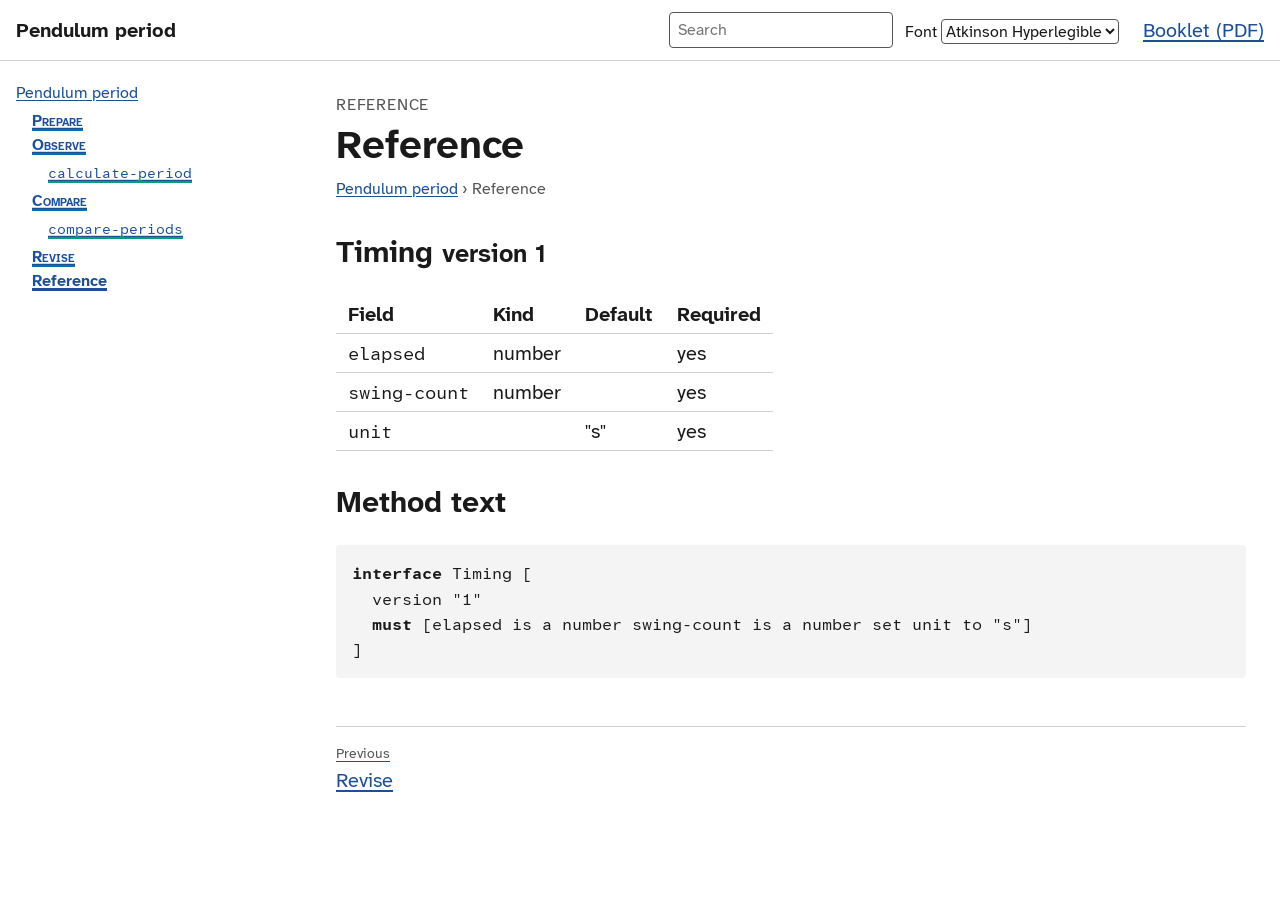
==== reference.html @ 4f346023 "Publish documentation for ba343b47" ====
<!doctype html>
<html lang="en"><head><meta charset="utf-8"><meta name="viewport" content="width=device-width, initial-scale=1"><title>Reference – Pendulum period</title><link rel="icon" href="assets/favicon.svg" type="image/svg+xml"><link rel="stylesheet" href="assets/site.css"><script defer="" src="assets/search-index.js"></script><script defer="" src="assets/site.js"></script></head><body data-root=""><a class="skip" href="#main">Skip to content</a><header class="site-header"><a class="site-title" href="index.html">Pendulum period</a><div class="tools"></div><a class="booklet-link" href="booklet.pdf">Booklet (PDF)</a></header><div class="layout"><nav class="outline" aria-label="Method outline"><ul><li><a href="index.html">Pendulum period</a><ul><li><a href="stages/prepare.html" class="cat-stage">Prepare</a></li><li><a href="stages/observe.html" class="cat-stage">Observe</a><ul><li><a href="procedures/calculate-period.html" class="cat-procedure"><code>calculate-period</code></a></li></ul></li><li><a href="stages/compare.html" class="cat-stage">Compare</a><ul><li><a href="procedures/compare-periods.html" class="cat-procedure"><code>compare-periods</code></a></li></ul></li><li><a href="stages/revise.html" class="cat-stage">Revise</a></li><li><a href="reference.html" aria-current="page">Reference</a></li></ul></li></ul></nav><main id="main"><p class="kind">Reference</p><h1>Reference</h1><nav class="breadcrumbs" aria-label="Breadcrumbs"><ol><li><a href="index.html">Pendulum period</a></li><li aria-current="page">Reference</li></ol></nav><section id="record-timing"><h2><span class="cat-record">Timing</span> <small>version 1</small></h2><table><thead><tr><th>Field</th><th>Kind</th><th>Default</th><th>Required</th></tr></thead><tbody><tr><td><code>elapsed</code></td><td>number</td><td></td><td>yes</td></tr><tr><td><code>swing-count</code></td><td>number</td><td></td><td>yes</td></tr><tr><td><code>unit</code></td><td></td><td>&quot;s&quot;</td><td>yes</td></tr></tbody></table><section class="verbose" aria-label="Method text"><h2>Method text</h2><pre><code><span class="code-keyword">interface</span> Timing [
  version &quot;1&quot;
  <span class="code-keyword">must</span> [elapsed is a number swing-count is a number set unit to &quot;s&quot;]
]</code></pre></section></section><nav class="sequence" aria-label="Reading order"><a href="stages/revise.html" rel="prev"><span class="direction">Previous</span>Revise</a></nav></main></div></body></html>
---- assets/site.css ----
:root {
  --font-text: "Atkinson Hyperlegible Next", "Atkinson Hyperlegible Next", system-ui, sans-serif;
  --font-code: "Atkinson Hyperlegible Mono", "Atkinson Hyperlegible Mono", ui-monospace, monospace;
  --background: #ffffff;
  --muted: #555555;
  --text: #1a1a1a;
  --link: #1d4f91;
  --code-background: #f4f4f4;
  --border: #d0d0d0;
  --cat-stage: #0072B2;
  --cat-performer: #E69F00;
  --cat-procedure: #009E73;
  --cat-uncertainty: #D55E00;
}
@media (prefers-color-scheme: dark) {
:root {
  --background: #121212;
  --muted: #b0b0b0;
  --text: #ececec;
  --link: #8ab4f8;
  --code-background: #1e1e1e;
  --border: #3a3a3a;
  --cat-stage: #56B4E9;
  --cat-performer: #E69F00;
  --cat-procedure: #009E73;
  --cat-uncertainty: #D55E00;
}
}
/* Standard style of the ScienceLogo Documenter website.
   Colours and fonts come from the variables set above this rule set. */

@font-face { font-family: "Atkinson Hyperlegible Next"; src: url("../fonts/atkinson-hyperlegible-next/AtkinsonHyperlegibleNext-Regular.ttf"); font-weight: 400; font-style: normal; font-display: swap; }
@font-face { font-family: "Atkinson Hyperlegible Next"; src: url("../fonts/atkinson-hyperlegible-next/AtkinsonHyperlegibleNext-Italic.ttf"); font-weight: 400; font-style: italic; font-display: swap; }
@font-face { font-family: "Atkinson Hyperlegible Next"; src: url("../fonts/atkinson-hyperlegible-next/AtkinsonHyperlegibleNext-Bold.ttf"); font-weight: 700; font-style: normal; font-display: swap; }
@font-face { font-family: "Atkinson Hyperlegible Next"; src: url("../fonts/atkinson-hyperlegible-next/AtkinsonHyperlegibleNext-BoldItalic.ttf"); font-weight: 700; font-style: italic; font-display: swap; }
@font-face { font-family: "Atkinson Hyperlegible Mono"; src: url("../fonts/atkinson-hyperlegible-mono/AtkinsonHyperlegibleMono-Regular.ttf"); font-weight: 400; font-style: normal; font-display: swap; }
@font-face { font-family: "Atkinson Hyperlegible Mono"; src: url("../fonts/atkinson-hyperlegible-mono/AtkinsonHyperlegibleMono-Italic.ttf"); font-weight: 400; font-style: italic; font-display: swap; }
@font-face { font-family: "Atkinson Hyperlegible Mono"; src: url("../fonts/atkinson-hyperlegible-mono/AtkinsonHyperlegibleMono-Bold.ttf"); font-weight: 700; font-style: normal; font-display: swap; }
@font-face { font-family: "IBM Plex Serif"; src: url("../fonts/ibm-plex-serif/IBMPlexSerif-Regular.woff2") format("woff2"); font-weight: 400; font-style: normal; font-display: swap; }
@font-face { font-family: "IBM Plex Serif"; src: url("../fonts/ibm-plex-serif/IBMPlexSerif-Italic.woff2") format("woff2"); font-weight: 400; font-style: italic; font-display: swap; }
@font-face { font-family: "IBM Plex Serif"; src: url("../fonts/ibm-plex-serif/IBMPlexSerif-Bold.woff2") format("woff2"); font-weight: 700; font-style: normal; font-display: swap; }
@font-face { font-family: "IBM Plex Serif"; src: url("../fonts/ibm-plex-serif/IBMPlexSerif-BoldItalic.woff2") format("woff2"); font-weight: 700; font-style: italic; font-display: swap; }
@font-face { font-family: "IBM Plex Sans"; src: url("../fonts/ibm-plex-sans/IBMPlexSans-Regular.woff2") format("woff2"); font-weight: 400; font-style: normal; font-display: swap; }
@font-face { font-family: "IBM Plex Sans"; src: url("../fonts/ibm-plex-sans/IBMPlexSans-Italic.woff2") format("woff2"); font-weight: 400; font-style: italic; font-display: swap; }
@font-face { font-family: "IBM Plex Sans"; src: url("../fonts/ibm-plex-sans/IBMPlexSans-Bold.woff2") format("woff2"); font-weight: 700; font-style: normal; font-display: swap; }
@font-face { font-family: "IBM Plex Sans"; src: url("../fonts/ibm-plex-sans/IBMPlexSans-BoldItalic.woff2") format("woff2"); font-weight: 700; font-style: italic; font-display: swap; }

html[data-font="plex-serif"] { --font-text: "IBM Plex Serif", Georgia, serif; }
html[data-font="plex-sans"] { --font-text: "IBM Plex Sans", system-ui, sans-serif; }

*, *::before, *::after { box-sizing: border-box; }

html { font-size: 100%; }

body {
  margin: 0;
  background: var(--background);
  color: var(--text);
  font-family: var(--font-text);
  font-size: 1.25rem;
  line-height: 1.5;
}

code, pre { font-family: var(--font-code); font-size: 0.9em; }

a { color: var(--link); text-decoration: underline; text-underline-offset: 0.15em; }
a:focus-visible, select:focus-visible, input:focus-visible { outline: 3px solid var(--link); outline-offset: 2px; }

.skip { position: absolute; left: -999px; }
.skip:focus { left: 1rem; top: 1rem; background: var(--background); padding: 0.5rem; z-index: 10; }

/* Header */
.site-header {
  display: flex; flex-wrap: wrap; align-items: center; gap: 0.75rem 1.5rem;
  padding: 0.75rem 1rem; border-bottom: 1px solid var(--border);
}
.site-title { font-weight: 700; color: var(--text); text-decoration: none; display: flex; align-items: center; gap: 0.5rem; }
.site-title img { max-height: 2.5rem; width: auto; }
.tools { display: flex; flex-wrap: wrap; gap: 0.75rem; align-items: center; flex: 1 1 auto; justify-content: flex-end; }
.booklet-link { white-space: nowrap; }

/* Layout */
.layout { display: grid; grid-template-columns: minmax(12rem, 18rem) minmax(0, 1fr); gap: 2rem; padding: 1rem; }
main { max-width: 70ch; min-width: 0; }
@media (max-width: 52rem) {
  .layout { grid-template-columns: minmax(0, 1fr); }
  .outline { order: 2; border-top: 1px solid var(--border); padding-top: 1rem; }
}

/* Outline */
.outline { font-size: 1rem; }
.outline ul { list-style: none; padding-left: 1rem; margin: 0.25rem 0; }
.outline > ul { padding-left: 0; }
.outline a[aria-current="page"] { font-weight: 700; text-decoration-thickness: 3px; }
@media (min-width: 52rem) { .outline { position: sticky; top: 1rem; align-self: start; max-height: calc(100vh - 2rem); overflow: auto; } }

/* Page */
.kind { margin: 1rem 0 0; color: var(--muted); font-size: 1rem; text-transform: uppercase; letter-spacing: 0.05em; }
h1 { margin: 0.25rem 0 0.5rem; line-height: 1.2; }
h2 { margin-top: 2rem; line-height: 1.25; }
.breadcrumbs ol { list-style: none; padding: 0; margin: 0 0 1.5rem; display: flex; flex-wrap: wrap; gap: 0.25rem; font-size: 1rem; color: var(--muted); }
.breadcrumbs li + li::before { content: "›"; margin-right: 0.25rem; }
.about { font-size: 1.1em; }
.missing-about { color: var(--muted); font-style: italic; }

.facts dl, dl.performers { display: grid; grid-template-columns: max-content minmax(0, 1fr); gap: 0.5rem 1rem; }
.facts dt, dl.performers dt { font-weight: 700; }
.facts dd, dl.performers dd { margin: 0; }
.facts ol, .facts ul { margin: 0; padding-left: 1.25rem; }
dl.record { margin: 0; padding-left: 0.75rem; border-left: 2px solid var(--border); display: grid; grid-template-columns: max-content minmax(0, 1fr); gap: 0 0.75rem; }
dl.record dt { font-weight: 400; color: var(--muted); }
dl.record dd { margin: 0; }

.value { font-variant-numeric: tabular-nums; }
.unit { font-style: normal; }
.unknown { color: var(--muted); font-style: italic; }

pre { background: var(--code-background); padding: 1rem; overflow-x: auto; border-radius: 4px; line-height: 1.4; }
.procedure-summary, .procedure-block { border-left: 4px solid var(--cat-procedure); padding-left: 1rem; margin: 1.5rem 0; }
table { border-collapse: collapse; }
th, td { text-align: left; padding: 0.25rem 0.75rem; border-bottom: 1px solid var(--border); }

/* Categories: the type style carries the meaning; colour is a second cue. */
.cat-stage { font-weight: 700; font-variant: small-caps; box-shadow: inset 0 -0.2em 0 var(--cat-stage); }
.cat-performer { font-style: italic; box-shadow: inset 0 -0.2em 0 var(--cat-performer); }
.cat-procedure, code.cat-procedure { font-family: var(--font-code); box-shadow: inset 0 -0.2em 0 var(--cat-procedure); }
.cat-record { font-weight: 700; }
.cat-uncertainty { text-decoration: underline dotted var(--cat-uncertainty) 2px; text-underline-offset: 0.2em; }
pre .cat-stage, pre .cat-performer, pre .cat-procedure { font-variant: normal; }

/* Structure of the method text: structure words in bold, inputs with a
   dashed underline, outputs in italics with a solid underline. */
pre .code-keyword { font-weight: 700; }
pre .code-input { text-decoration: underline dashed 1px; text-underline-offset: 0.2em; }
pre .code-output { font-style: italic; text-decoration: underline solid 1px; text-underline-offset: 0.2em; }

/* The language note on the overview page */
.language-note { display: flex; align-items: center; gap: 0.75rem; margin: 0; font-size: 1rem; color: var(--muted); }
.language-note img { height: 2.25rem; width: auto; }
@media (prefers-color-scheme: dark) { .language-note img { background: #ffffff; border-radius: 4px; padding: 2px; } }

/* Reading order */
.sequence { display: flex; justify-content: space-between; gap: 1rem; margin: 3rem 0 2rem; padding-top: 1rem; border-top: 1px solid var(--border); }
.sequence > a { display: flex; flex-direction: column; }
.sequence .next { margin-left: auto; text-align: right; }
.direction { font-size: 0.9rem; color: var(--muted); }

/* Search, font switch and previews (added by site.js) */
.search { position: relative; }
.search input { font: inherit; font-size: 1rem; padding: 0.3rem 0.5rem; width: 14rem; max-width: 100%; color: var(--text); background: var(--background); border: 1px solid var(--muted); border-radius: 4px; }
.search-results { position: absolute; right: 0; top: 100%; z-index: 20; width: min(28rem, 90vw); max-height: 70vh; overflow: auto; margin: 0.25rem 0 0; padding: 0.5rem; list-style: none; background: var(--background); border: 1px solid var(--border); border-radius: 4px; font-size: 1rem; }
.search-results:empty { display: none; }
.search-results li { padding: 0.25rem 0; }
.search-results small { color: var(--muted); display: block; }
.font-switch select { font: inherit; font-size: 1rem; color: var(--text); background: var(--background); border: 1px solid var(--muted); border-radius: 4px; }
.font-switch label { font-size: 1rem; margin-right: 0.25rem; }
.preview { position: absolute; z-index: 30; max-width: 24rem; padding: 0.5rem 0.75rem; background: var(--background); color: var(--text); border: 1px solid var(--muted); border-radius: 4px; font-size: 1rem; box-shadow: 0 2px 8px rgba(0, 0, 0, 0.2); }
.visually-hidden { position: absolute; width: 1px; height: 1px; overflow: hidden; clip: rect(0 0 0 0); white-space: nowrap; }

@media print {
  .outline, .tools, .sequence, .skip { display: none; }
  .layout { display: block; }
}
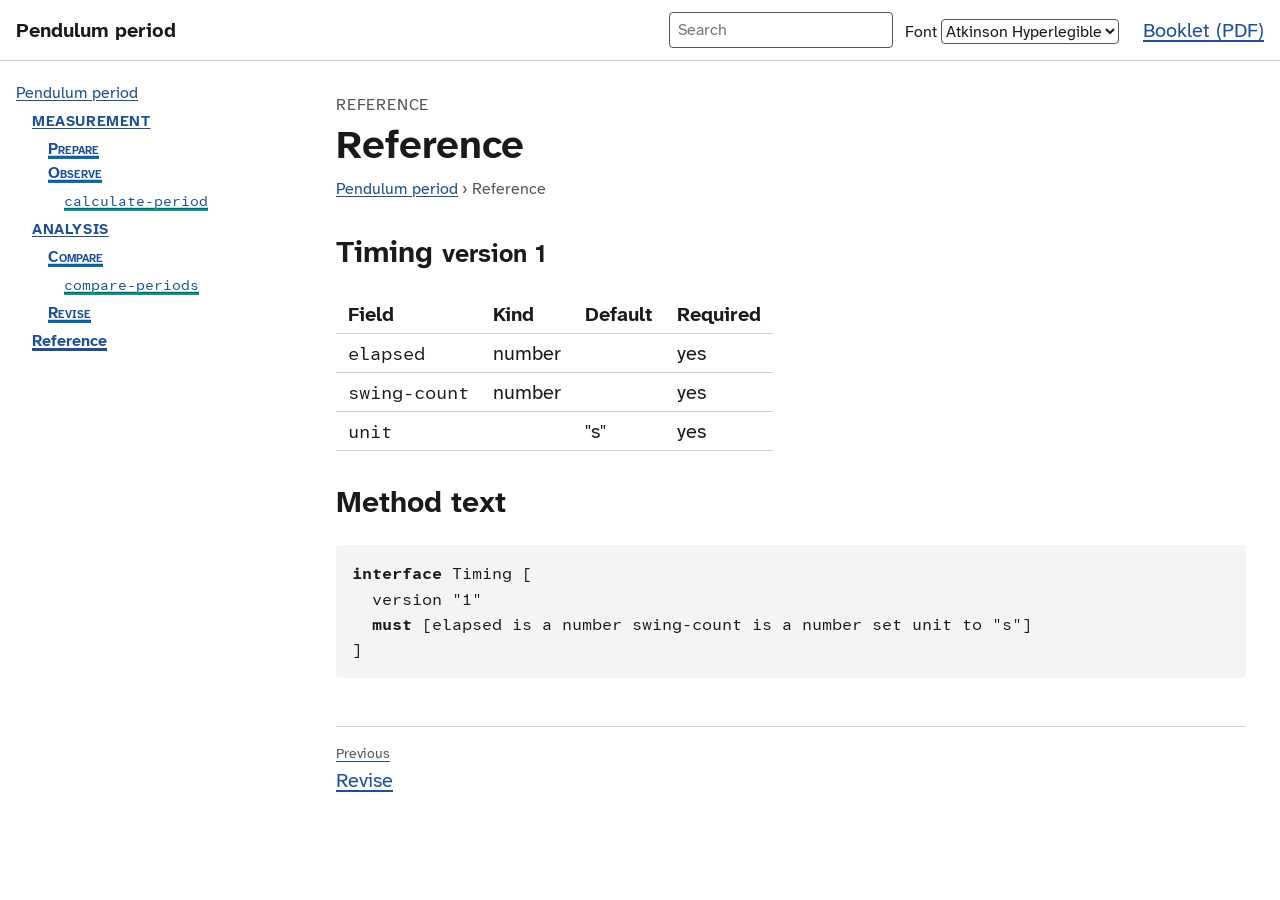
==== commit 468a5134: "Publish documentation for 7cf1f99a" ====
--- a/reference.html
+++ b/reference.html
@@ -1,5 +1,5 @@
 <!doctype html>
-<html lang="en"><head><meta charset="utf-8"><meta name="viewport" content="width=device-width, initial-scale=1"><title>Reference – Pendulum period</title><link rel="icon" href="assets/favicon.svg" type="image/svg+xml"><link rel="stylesheet" href="assets/site.css"><script defer="" src="assets/search-index.js"></script><script defer="" src="assets/site.js"></script></head><body data-root=""><a class="skip" href="#main">Skip to content</a><header class="site-header"><a class="site-title" href="index.html">Pendulum period</a><div class="tools"></div><a class="booklet-link" href="booklet.pdf">Booklet (PDF)</a></header><div class="layout"><nav class="outline" aria-label="Method outline"><ul><li><a href="index.html">Pendulum period</a><ul><li><a href="stages/prepare.html" class="cat-stage">Prepare</a></li><li><a href="stages/observe.html" class="cat-stage">Observe</a><ul><li><a href="procedures/calculate-period.html" class="cat-procedure"><code>calculate-period</code></a></li></ul></li><li><a href="stages/compare.html" class="cat-stage">Compare</a><ul><li><a href="procedures/compare-periods.html" class="cat-procedure"><code>compare-periods</code></a></li></ul></li><li><a href="stages/revise.html" class="cat-stage">Revise</a></li><li><a href="reference.html" aria-current="page">Reference</a></li></ul></li></ul></nav><main id="main"><p class="kind">Reference</p><h1>Reference</h1><nav class="breadcrumbs" aria-label="Breadcrumbs"><ol><li><a href="index.html">Pendulum period</a></li><li aria-current="page">Reference</li></ol></nav><section id="record-timing"><h2><span class="cat-record">Timing</span> <small>version 1</small></h2><table><thead><tr><th>Field</th><th>Kind</th><th>Default</th><th>Required</th></tr></thead><tbody><tr><td><code>elapsed</code></td><td>number</td><td></td><td>yes</td></tr><tr><td><code>swing-count</code></td><td>number</td><td></td><td>yes</td></tr><tr><td><code>unit</code></td><td></td><td>&quot;s&quot;</td><td>yes</td></tr></tbody></table><section class="verbose" aria-label="Method text"><h2>Method text</h2><pre><code><span class="code-keyword">interface</span> Timing [
+<html lang="en"><head><meta charset="utf-8"><meta name="viewport" content="width=device-width, initial-scale=1"><title>Reference – Pendulum period</title><link rel="icon" href="assets/favicon.svg" type="image/svg+xml"><link rel="stylesheet" href="assets/site.css"><script defer="" src="assets/search-index.js"></script><script defer="" src="assets/site.js"></script></head><body data-root=""><a class="skip" href="#main">Skip to content</a><header class="site-header"><a class="site-title" href="index.html">Pendulum period</a><div class="tools"></div><a class="booklet-link" href="booklet.pdf">Booklet (PDF)</a></header><div class="layout"><nav class="outline" aria-label="Method outline"><ul><li><a href="index.html">Pendulum period</a><ul><li><a href="phases/measurement.html" class="cat-phase">Measurement</a><ul><li><a href="stages/prepare.html" class="cat-stage">Prepare</a></li><li><a href="stages/observe.html" class="cat-stage">Observe</a><ul><li><a href="procedures/calculate-period.html" class="cat-procedure"><code>calculate-period</code></a></li></ul></li></ul></li><li><a href="phases/analysis.html" class="cat-phase">Analysis</a><ul><li><a href="stages/compare.html" class="cat-stage">Compare</a><ul><li><a href="procedures/compare-periods.html" class="cat-procedure"><code>compare-periods</code></a></li></ul></li><li><a href="stages/revise.html" class="cat-stage">Revise</a></li></ul></li><li><a href="reference.html" aria-current="page">Reference</a></li></ul></li></ul></nav><main id="main"><p class="kind">Reference</p><h1>Reference</h1><nav class="breadcrumbs" aria-label="Breadcrumbs"><ol><li><a href="index.html">Pendulum period</a></li><li aria-current="page">Reference</li></ol></nav><section id="record-timing"><h2><span class="cat-record">Timing</span> <small>version 1</small></h2><table><thead><tr><th>Field</th><th>Kind</th><th>Default</th><th>Required</th></tr></thead><tbody><tr><td><code>elapsed</code></td><td>number</td><td></td><td>yes</td></tr><tr><td><code>swing-count</code></td><td>number</td><td></td><td>yes</td></tr><tr><td><code>unit</code></td><td></td><td>&quot;s&quot;</td><td>yes</td></tr></tbody></table><section class="verbose" aria-label="Method text"><h2>Method text</h2><pre><code><span class="code-keyword">interface</span> Timing [
   version &quot;1&quot;
   <span class="code-keyword">must</span> [elapsed is a number swing-count is a number set unit to &quot;s&quot;]
 ]</code></pre></section></section><nav class="sequence" aria-label="Reading order"><a href="stages/revise.html" rel="prev"><span class="direction">Previous</span>Revise</a></nav></main></div></body></html>
--- a/assets/site.css
+++ b/assets/site.css
@@ -121,18 +121,31 @@
 th, td { text-align: left; padding: 0.25rem 0.75rem; border-bottom: 1px solid var(--border); }
 
 /* Categories: the type style carries the meaning; colour is a second cue. */
+.cat-phase { font-weight: 700; text-transform: uppercase; letter-spacing: 0.04em; font-size: 0.92em; }
 .cat-stage { font-weight: 700; font-variant: small-caps; box-shadow: inset 0 -0.2em 0 var(--cat-stage); }
 .cat-performer { font-style: italic; box-shadow: inset 0 -0.2em 0 var(--cat-performer); }
 .cat-procedure, code.cat-procedure { font-family: var(--font-code); box-shadow: inset 0 -0.2em 0 var(--cat-procedure); }
 .cat-record { font-weight: 700; }
 .cat-uncertainty { text-decoration: underline dotted var(--cat-uncertainty) 2px; text-underline-offset: 0.2em; }
 pre .cat-stage, pre .cat-performer, pre .cat-procedure { font-variant: normal; }
+pre .cat-phase { text-transform: none; letter-spacing: normal; font-size: inherit; }
 
 /* Structure of the method text: structure words in bold, inputs with a
    dashed underline, outputs in italics with a solid underline. */
 pre .code-keyword { font-weight: 700; }
 pre .code-input { text-decoration: underline dashed 1px; text-underline-offset: 0.2em; }
 pre .code-output { font-style: italic; text-decoration: underline solid 1px; text-underline-offset: 0.2em; }
+
+/* Diagrams: UML activity diagrams, styled by the page's fonts and colours. */
+figure.diagram-figure { margin: 1.5rem 0; }
+figure.diagram-figure figcaption { font-size: 0.9rem; color: var(--muted); margin-top: 0.25rem; }
+.diagram-scroll { overflow-x: auto; }
+svg.diagram { color: var(--text); max-width: 100%; height: auto; display: block; }
+svg.diagram .dg-text { font-family: var(--font-text); }
+svg.diagram .dg-code { font-family: var(--font-code); }
+svg.diagram .dg-stage { stroke: var(--cat-stage); }
+svg.diagram .dg-procedure { stroke: var(--cat-procedure); }
+svg.diagram a:hover rect, svg.diagram a:focus rect { stroke-width: 2.5; }
 
 /* The language note on the overview page */
 .language-note { display: flex; align-items: center; gap: 0.75rem; margin: 0; font-size: 1rem; color: var(--muted); }
